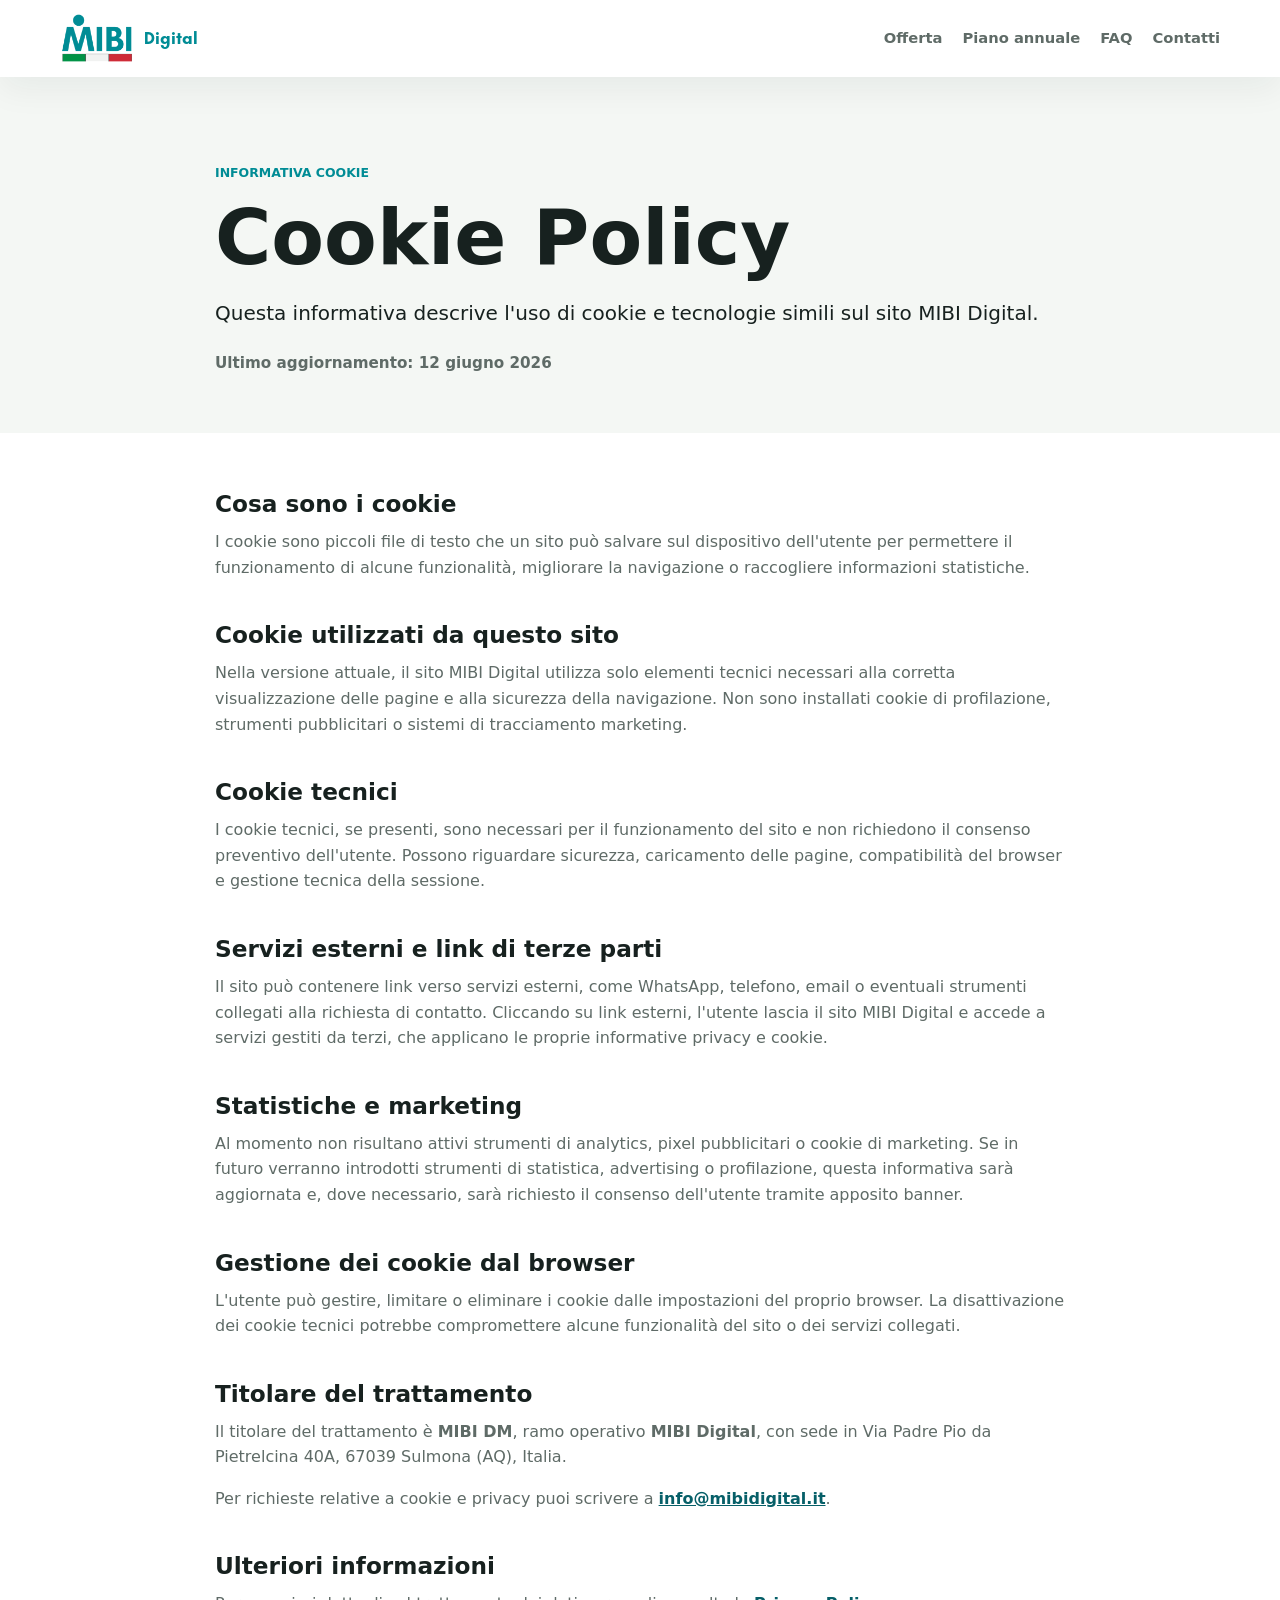
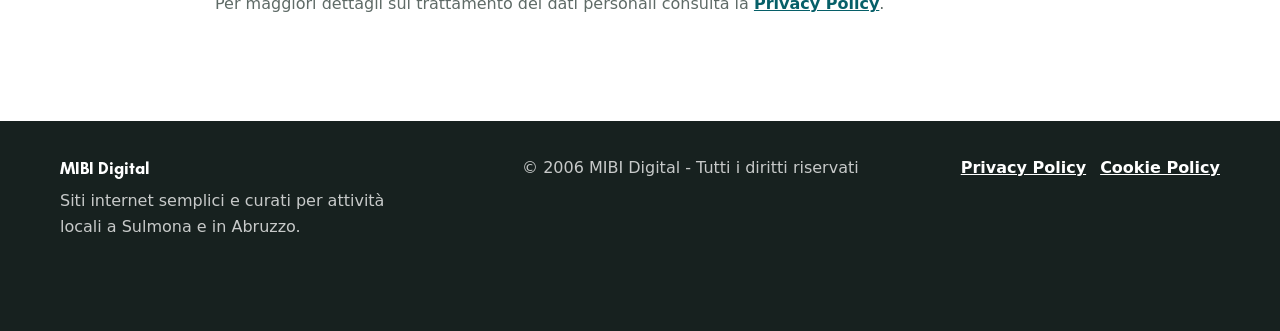
==== cookie-policy.html @ d188ff08 "Initial MIBI Digital landing" ====
<!doctype html>
<html lang="it">
<head>
  <meta charset="utf-8">
  <meta name="viewport" content="width=device-width, initial-scale=1">
  <title>Cookie Policy | MIBI Digital</title>
  <meta name="description" content="Cookie Policy di MIBI Digital: informazioni sui cookie tecnici e sulle tecnologie utilizzate dal sito mibidigital.it.">
  <link rel="icon" href="assets/img/favicon.ico" sizes="any">
  <link rel="icon" href="assets/img/favicon.png" type="image/png">
  <link rel="apple-touch-icon" href="assets/img/favicon.png">
  <link rel="stylesheet" href="assets/css/siti-locali.css">
  <script defer src="assets/js/siti-locali.js"></script>
</head>
<body>
  <header class="site-header" data-header>
    <a class="brand" href="index.html" aria-label="MIBI Digital">
      <img class="brand-logo" src="assets/img/mibi-digital-logo-navbar.png" alt="MIBI">
      <span class="brand-suffix">Digital</span>
    </a>

    <button class="menu-toggle hamburger" type="button" aria-label="Apri menu" aria-expanded="false" aria-controls="primary-nav" data-menu-toggle>
      <svg viewBox="0 0 32 32" aria-hidden="true" focusable="false">
        <path class="line line-top-bottom" d="M27 10H13C10.8 10 9 8.2 9 6S10.8 2 13 2 17 3.8 17 6V26C17 28.2 15.2 30 13 30S9 28.2 9 26 10.8 22 13 22H27"></path>
        <path class="line" d="M7 16H27"></path>
      </svg>
    </button>

    <nav class="primary-nav" id="primary-nav" data-nav>
      <span class="nav-indicator" aria-hidden="true" data-nav-indicator></span>
      <a href="index.html#offerta">Offerta</a>
      <a href="index.html#piano">Piano annuale</a>
      <a href="index.html#faq">FAQ</a>
      <a href="index.html#contatti">Contatti</a>
    </nav>
  </header>

  <main>
    <section class="legal-hero section">
      <div class="container narrow">
        <p class="eyebrow">Informativa cookie</p>
        <h1>Cookie Policy</h1>
        <p class="lead">Questa informativa descrive l'uso di cookie e tecnologie simili sul sito MIBI Digital.</p>
        <p class="legal-updated">Ultimo aggiornamento: 12 giugno 2026</p>
      </div>
    </section>

    <section class="section legal-section">
      <div class="container narrow legal-content">
        <h2>Cosa sono i cookie</h2>
        <p>I cookie sono piccoli file di testo che un sito può salvare sul dispositivo dell'utente per permettere il funzionamento di alcune funzionalità, migliorare la navigazione o raccogliere informazioni statistiche.</p>

        <h2>Cookie utilizzati da questo sito</h2>
        <p>Nella versione attuale, il sito MIBI Digital utilizza solo elementi tecnici necessari alla corretta visualizzazione delle pagine e alla sicurezza della navigazione. Non sono installati cookie di profilazione, strumenti pubblicitari o sistemi di tracciamento marketing.</p>

        <h2>Cookie tecnici</h2>
        <p>I cookie tecnici, se presenti, sono necessari per il funzionamento del sito e non richiedono il consenso preventivo dell'utente. Possono riguardare sicurezza, caricamento delle pagine, compatibilità del browser e gestione tecnica della sessione.</p>

        <h2>Servizi esterni e link di terze parti</h2>
        <p>Il sito può contenere link verso servizi esterni, come WhatsApp, telefono, email o eventuali strumenti collegati alla richiesta di contatto. Cliccando su link esterni, l'utente lascia il sito MIBI Digital e accede a servizi gestiti da terzi, che applicano le proprie informative privacy e cookie.</p>

        <h2>Statistiche e marketing</h2>
        <p>Al momento non risultano attivi strumenti di analytics, pixel pubblicitari o cookie di marketing. Se in futuro verranno introdotti strumenti di statistica, advertising o profilazione, questa informativa sarà aggiornata e, dove necessario, sarà richiesto il consenso dell'utente tramite apposito banner.</p>

        <h2>Gestione dei cookie dal browser</h2>
        <p>L'utente può gestire, limitare o eliminare i cookie dalle impostazioni del proprio browser. La disattivazione dei cookie tecnici potrebbe compromettere alcune funzionalità del sito o dei servizi collegati.</p>

        <h2>Titolare del trattamento</h2>
        <p>Il titolare del trattamento è <strong>MIBI DM</strong>, ramo operativo <strong>MIBI Digital</strong>, con sede in Via Padre Pio da Pietrelcina 40A, 67039 Sulmona (AQ), Italia.</p>
        <p>Per richieste relative a cookie e privacy puoi scrivere a <a href="mailto:info@mibidigital.it">info@mibidigital.it</a>.</p>

        <h2>Ulteriori informazioni</h2>
        <p>Per maggiori dettagli sul trattamento dei dati personali consulta la <a href="privacy-policy.html">Privacy Policy</a>.</p>
      </div>
    </section>
  </main>

  <footer class="site-footer">
    <div class="container footer-inner">
      <div class="footer-brand">
        <strong>MIBI Digital</strong>
        <p>Siti internet semplici e curati per attività locali a Sulmona e in Abruzzo.</p>
      </div>
      <p>&copy; 2006 MIBI Digital - Tutti i diritti riservati</p>
      <div class="footer-links">
        <a href="privacy-policy.html">Privacy Policy</a>
        <a href="cookie-policy.html">Cookie Policy</a>
      </div>
    </div>
  </footer>
</body>
</html>
---- assets/css/siti-locali.css ----
@font-face {
  font-family: "Glacial Indifference";
  src: url("../fonts/glacial-indifference/GlacialIndifference-Bold.otf") format("opentype");
  font-weight: 700;
  font-style: normal;
  font-display: swap;
}

:root {
  --ink: #17211f;
  --muted: #5f6b67;
  --line: #dfe7e2;
  --paper: #ffffff;
  --soft: #f4f7f4;
  --teal: #008c95;
  --teal-dark: #065f68;
  --mint: #d9f5f4;
  --coral: #d96846;
  --gold: #c49035;
  --shadow: 0 24px 70px rgba(23, 33, 31, 0.12);
  --radius: 8px;
  --container: 1160px;
  --header-offset: 76px;
  --header-current-height: 76px;
}

* {
  box-sizing: border-box;
}

html {
  scroll-behavior: smooth;
  scroll-padding-top: var(--header-offset);
}

body {
  margin: 0;
  background: var(--paper);
  color: var(--ink);
  font-family: Inter, ui-sans-serif, system-ui, -apple-system, BlinkMacSystemFont, "Segoe UI", sans-serif;
  line-height: 1.6;
}

body.nav-open {
  overflow: hidden;
}

img {
  display: block;
  max-width: 100%;
}

a {
  color: inherit;
}

button,
input,
select,
textarea {
  font: inherit;
}

.container {
  width: min(100% - 40px, var(--container));
  margin: 0 auto;
}

.narrow {
  width: min(100% - 40px, 850px);
}

.section {
  padding: 88px 0;
}

.section-muted {
  background: var(--soft);
}

.site-header {
  position: sticky;
  top: 0;
  z-index: 20;
  display: flex;
  align-items: center;
  justify-content: space-between;
  gap: 24px;
  min-height: 76px;
  padding: 14px max(20px, calc((100vw - var(--container)) / 2));
  background: rgba(255, 255, 255, var(--header-bg-alpha, 0.78));
  border-bottom: 1px solid rgba(255, 255, 255, var(--header-border-alpha, 0.46));
  box-shadow: 0 12px 34px rgba(23, 33, 31, var(--header-shadow-alpha, 0.06));
  backdrop-filter: blur(var(--header-blur, 22px)) saturate(var(--header-saturate, 150%));
  -webkit-backdrop-filter: blur(var(--header-blur, 22px)) saturate(var(--header-saturate, 150%));
  transition: background 180ms ease, border-color 180ms ease, box-shadow 180ms ease, backdrop-filter 180ms ease;
}

.landing-page .site-header {
  position: fixed;
  right: 0;
  left: 0;
}

.brand {
  display: inline-flex;
  align-items: center;
  gap: 10px;
  text-decoration: none;
}

.brand-mark {
  display: grid;
  align-items: center;
}

.brand-logo {
  grid-area: 1 / 1;
  width: auto;
  height: 48px;
  transition: opacity 180ms ease;
}

.brand-logo-default {
  opacity: var(--default-logo-opacity, 1);
}

.brand-logo-hero {
  opacity: var(--hero-logo-opacity, 0);
}

.brand-suffix {
  color: var(--brand-suffix-color, var(--teal));
  font-family: "Glacial Indifference", Inter, ui-sans-serif, system-ui, sans-serif;
  font-size: 1.08rem;
  font-weight: 700;
  line-height: 1;
  transform: translateY(1px);
  transition: color 180ms ease;
}

.primary-nav {
  position: relative;
  display: flex;
  align-items: center;
  gap: 20px;
  color: var(--nav-link-color, var(--muted));
  font-size: 0.92rem;
  font-weight: 700;
  transition: color 180ms ease;
}

.primary-nav a {
  position: relative;
  z-index: 1;
  padding: 8px 0;
  text-decoration: none;
  transition: color 180ms ease;
}

.primary-nav a:hover,
.primary-nav a.is-active {
  color: var(--nav-link-active-color, var(--teal));
}

.nav-indicator {
  position: absolute;
  left: 0;
  bottom: 0;
  z-index: 0;
  width: var(--nav-indicator-width, 0);
  height: 3px;
  border-radius: 999px;
  background: linear-gradient(90deg, var(--teal), #38d4df);
  opacity: var(--nav-indicator-opacity, 0);
  transform: translateX(var(--nav-indicator-x, 0));
  transition: transform 420ms cubic-bezier(0.22, 1, 0.36, 1), width 420ms cubic-bezier(0.22, 1, 0.36, 1), opacity 180ms ease;
  box-shadow: 0 7px 18px rgba(0, 140, 149, 0.28);
  pointer-events: none;
}

.nav-cta {
  display: inline-flex;
  align-items: center;
  justify-content: center;
  min-height: 40px;
  padding: 10px 18px !important;
  border-radius: var(--radius);
  background: var(--nav-cta-bg, var(--teal));
  border: 1px solid var(--nav-cta-border, transparent);
  color: var(--paper) !important;
  line-height: 1.1;
  white-space: nowrap;
  transition: background 180ms ease, border-color 180ms ease, color 180ms ease;
}

.menu-toggle {
  display: none;
  width: 42px;
  height: 42px;
  border: 0;
  border-radius: 0;
  background: transparent;
  cursor: pointer;
  padding: 0;
}

.menu-toggle svg {
  display: block;
  width: 38px;
  height: 38px;
  transition: transform 600ms cubic-bezier(0.4, 0, 0.2, 1);
}

.line {
  fill: none;
  stroke: var(--menu-line-color, var(--teal));
  stroke-linecap: round;
  stroke-linejoin: round;
  stroke-width: 3px;
  transition: stroke 220ms ease, stroke-dasharray 600ms cubic-bezier(0.4, 0, 0.2, 1), stroke-dashoffset 600ms cubic-bezier(0.4, 0, 0.2, 1);
}

.line-top-bottom {
  stroke-dasharray: 12 63;
}

body.nav-open .menu-toggle svg {
  transform: rotate(-45deg);
}

body.nav-open .menu-toggle .line {
  stroke: var(--teal-dark);
}

body.nav-open .site-header {
  background: rgba(255, 255, 255, 0.96);
  border-bottom-color: var(--line);
  box-shadow: 0 22px 44px rgba(23, 33, 31, 0.12);
  backdrop-filter: blur(22px) saturate(150%);
  -webkit-backdrop-filter: blur(22px) saturate(150%);
}

body.nav-open .brand-logo-default {
  opacity: 1;
}

body.nav-open .brand-logo-hero {
  opacity: 0;
}

body.nav-open .brand-suffix {
  color: var(--teal);
}

body.nav-open .primary-nav {
  color: var(--muted);
}

body.nav-open .menu-toggle .line-top-bottom {
  stroke-dasharray: 20 300;
  stroke-dashoffset: -32.42;
}

.hero {
  position: relative;
  overflow: hidden;
  min-height: 100svh;
  padding: calc(76px + clamp(18px, 4vw, 44px)) 0 clamp(24px, 5vw, 58px);
  background: #16211f;
}

.hero::after {
  position: absolute;
  inset: 0;
  z-index: 1;
  background:
    linear-gradient(90deg, rgba(14, 24, 22, 0.82) 0%, rgba(14, 24, 22, 0.58) 40%, rgba(14, 24, 22, 0.18) 78%),
    linear-gradient(180deg, rgba(14, 24, 22, 0.2) 0%, rgba(14, 24, 22, 0.62) 100%);
  content: "";
  pointer-events: none;
}

.hero-grid,
.split,
.pricing-layout,
.contact-grid {
  display: grid;
  grid-template-columns: minmax(0, 1fr) minmax(320px, 0.92fr);
  gap: 56px;
  align-items: center;
}

.hero-grid {
  position: relative;
  z-index: 2;
  min-height: calc(100svh - 76px - clamp(18px, 4vw, 44px) - clamp(24px, 5vw, 58px));
}

.hero-copy {
  padding: clamp(22px, 3vw, 32px);
  border: 1px solid rgba(255, 255, 255, 0.2);
  border-radius: var(--radius);
  background: rgba(255, 255, 255, 0.1);
  box-shadow: 0 24px 70px rgba(0, 0, 0, 0.22);
  backdrop-filter: blur(14px);
  max-width: 610px;
}

.hero-copy h1,
.hero-copy .lead,
.hero-copy p {
  color: var(--paper);
}

.hero-copy p {
  color: rgba(255, 255, 255, 0.82);
}

.hero-copy .eyebrow {
  color: #9eeaf0;
}

.eyebrow {
  margin: 0 0 12px;
  color: var(--teal);
  font-size: 0.78rem;
  font-weight: 800;
  letter-spacing: 0;
  text-transform: uppercase;
}

h1,
h2,
h3,
p {
  margin-top: 0;
}

h1,
h2,
h3 {
  line-height: 1.12;
  letter-spacing: 0;
}

h1 {
  max-width: 680px;
  margin-bottom: 22px;
  font-size: clamp(2.45rem, 6vw, 4.8rem);
}

.hero h1 {
  margin-bottom: 18px;
  font-size: clamp(2.25rem, 4.7vw, 4.15rem);
}

h2 {
  margin-bottom: 18px;
  font-size: clamp(2rem, 3.6vw, 3.25rem);
}

h3 {
  margin-bottom: 10px;
  font-size: 1.12rem;
}

p {
  color: var(--muted);
}

.lead {
  color: var(--ink);
  font-size: 1.25rem;
}

.hero .lead {
  font-size: clamp(1.05rem, 1.45vw, 1.18rem);
}

.hero-actions,
.contact-actions {
  display: flex;
  flex-wrap: wrap;
  gap: 12px;
  margin: 24px 0 10px;
}

.button {
  display: inline-flex;
  align-items: center;
  justify-content: center;
  min-height: 48px;
  padding: 13px 20px;
  border: 1px solid transparent;
  border-radius: var(--radius);
  font-weight: 800;
  line-height: 1.2;
  text-align: center;
  text-decoration: none;
  cursor: pointer;
  transition: transform 180ms ease, box-shadow 180ms ease, background 180ms ease;
}

.button:hover {
  transform: translateY(-1px);
}

.button:focus-visible,
a:focus-visible,
summary:focus-visible,
input:focus-visible,
select:focus-visible,
textarea:focus-visible {
  outline: 3px solid rgba(0, 140, 149, 0.28);
  outline-offset: 3px;
}

.button-primary {
  background: var(--teal);
  color: var(--paper);
  box-shadow: 0 14px 30px rgba(0, 140, 149, 0.22);
}

.button-primary:hover {
  background: var(--teal-dark);
}

.button-secondary {
  border-color: var(--line);
  background: var(--paper);
  color: var(--ink);
}

.microcopy {
  margin-bottom: 18px;
  font-size: 0.95rem;
}

.trust-row {
  display: flex;
  flex-wrap: wrap;
  gap: 10px;
}

.trust-row span {
  padding: 8px 12px;
  border: 1px solid rgba(255, 255, 255, 0.24);
  border-radius: var(--radius);
  background: rgba(255, 255, 255, 0.13);
  color: var(--paper);
  font-size: 0.9rem;
  font-weight: 800;
}

.hero-visual {
  position: absolute;
  inset: 0;
  z-index: 0;
}

.hero-visual img {
  width: 100%;
  height: 100%;
  object-fit: cover;
  object-position: center top;
}

.hero-side-notes {
  position: relative;
  min-height: min(420px, 48vh);
}

.floating-card {
  position: absolute;
  width: min(260px, 72%);
  padding: 14px;
  border: 1px solid rgba(223, 231, 226, 0.9);
  border-radius: var(--radius);
  background: rgba(255, 255, 255, 0.9);
  box-shadow: 0 16px 42px rgba(0, 0, 0, 0.18);
}

.floating-card strong,
.floating-card span {
  display: block;
}

.floating-card span {
  color: var(--muted);
  font-size: 0.9rem;
}

.floating-card-top {
  top: 16%;
  right: 10%;
  left: auto;
}

.floating-card-bottom {
  right: 0;
  bottom: 18%;
}

.section-heading {
  max-width: 760px;
  margin: 0 auto 40px;
  text-align: center;
}

.section-heading.align-left {
  margin-left: 0;
  text-align: left;
}

.split {
  grid-template-columns: minmax(0, 0.96fr) minmax(300px, 0.76fr);
}

.split.reverse {
  grid-template-columns: minmax(300px, 0.86fr) minmax(0, 1fr);
}

.check-list {
  display: grid;
  gap: 12px;
  margin: 0;
  padding: 0;
  list-style: none;
}

.check-list li {
  position: relative;
  padding-left: 30px;
  color: var(--muted);
}

.check-list li::before {
  position: absolute;
  left: 0;
  top: 0.2em;
  display: grid;
  place-items: center;
  width: 20px;
  height: 20px;
  border-radius: 50%;
  background: var(--mint);
  color: var(--teal-dark);
  content: "✓";
  font-size: 0.78rem;
  font-weight: 900;
}

.problem-list {
  padding: 24px;
  border: 1px solid var(--line);
  border-radius: var(--radius);
  background: var(--paper);
}

.feature-grid,
.category-grid,
.steps {
  display: grid;
  gap: 18px;
}

.feature-grid {
  grid-template-columns: repeat(4, minmax(0, 1fr));
}

.feature-card,
.price-card,
.mini-report,
.steps article,
.contact-form,
.business-card {
  border: 1px solid var(--line);
  border-radius: var(--radius);
  background: var(--paper);
}

.feature-card {
  padding: 22px;
}

.card-icon {
  display: inline-block;
  margin-bottom: 18px;
  color: var(--coral);
  font-size: 0.82rem;
  font-weight: 900;
}

.price-band {
  background: #16211f;
  color: var(--paper);
}

.price-band p {
  color: rgba(255, 255, 255, 0.78);
}

.pricing-layout {
  grid-template-columns: minmax(0, 0.82fr) minmax(320px, 0.72fr);
}

.price-card {
  padding: 28px;
}

.price-card.featured {
  border-color: rgba(217, 242, 232, 0.38);
  background: var(--paper);
  color: var(--ink);
  box-shadow: var(--shadow);
}

.price-card.accent {
  border-top: 4px solid var(--gold);
}

.price-card.local-service {
  border-top: 4px solid var(--teal);
}

.price-card-head {
  display: flex;
  align-items: flex-start;
  justify-content: space-between;
  gap: 18px;
  margin-bottom: 22px;
}

.price-card-head span {
  color: var(--teal);
  font-size: 0.9rem;
  font-weight: 900;
  text-transform: uppercase;
}

.price-card-head strong {
  max-width: 190px;
  font-size: 1.75rem;
  line-height: 1.05;
  text-align: right;
}

.note {
  margin: 20px 0 0;
  padding-top: 18px;
  border-top: 1px solid var(--line);
  font-size: 0.92rem;
}

.service-pair {
  display: grid;
  grid-template-columns: repeat(3, minmax(0, 1fr));
  gap: 22px;
  align-items: start;
}

.service-pair .section-heading {
  grid-column: 1 / -1;
}

.callout {
  padding: 34px;
  border-radius: var(--radius);
  background: var(--ink);
}

.callout h2,
.callout p {
  color: var(--paper);
}

.callout p {
  color: rgba(255, 255, 255, 0.76);
}

.mini-report {
  position: relative;
  padding: 30px;
  box-shadow: var(--shadow);
}

.mini-report ul {
  display: grid;
  gap: 10px;
  margin: 18px 0 0;
  padding-left: 20px;
  color: var(--muted);
}

.report-dot {
  display: block;
  width: 54px;
  height: 8px;
  margin-bottom: 24px;
  border-radius: 999px;
  background: linear-gradient(90deg, var(--teal), var(--coral), var(--gold));
}

.category-grid {
  grid-template-columns: repeat(4, minmax(0, 1fr));
}

.category-grid span {
  min-height: 74px;
  display: flex;
  align-items: center;
  padding: 18px;
  border: 1px solid var(--line);
  border-radius: var(--radius);
  background: var(--paper);
  font-weight: 800;
}

.steps {
  grid-template-columns: repeat(5, minmax(0, 1fr));
}

.steps article {
  padding: 20px;
}

.steps span {
  display: grid;
  place-items: center;
  width: 36px;
  height: 36px;
  margin-bottom: 18px;
  border-radius: 50%;
  background: var(--teal);
  color: var(--paper);
  font-weight: 900;
}

.faq-list {
  display: grid;
  gap: 12px;
}

details {
  border: 1px solid var(--line);
  border-radius: var(--radius);
  background: var(--paper);
}

summary {
  position: relative;
  padding: 18px 48px 18px 18px;
  font-weight: 900;
  cursor: pointer;
}

summary::after {
  position: absolute;
  right: 18px;
  top: 50%;
  color: var(--teal);
  content: "+";
  font-size: 1.4rem;
  line-height: 1;
  transform: translateY(-50%);
}

details[open] summary::after {
  content: "−";
}

details p {
  margin: 0;
  padding: 0 18px 20px;
}

.contact-section {
  background:
    linear-gradient(120deg, rgba(217, 242, 232, 0.78), rgba(255, 255, 255, 0) 45%),
    var(--paper);
}

.contact-grid {
  align-items: start;
}

.business-card {
  display: grid;
  gap: 6px;
  margin-top: 26px;
  padding: 22px;
  font-style: normal;
}

.business-card a {
  color: var(--teal-dark);
  font-weight: 800;
  text-decoration: none;
}

.contact-form {
  display: grid;
  gap: 16px;
  padding: 28px;
  box-shadow: var(--shadow);
}

.form-two {
  display: grid;
  grid-template-columns: repeat(2, minmax(0, 1fr));
  gap: 14px;
}

.form-row {
  display: grid;
  gap: 7px;
}

label {
  color: var(--ink);
  font-size: 0.9rem;
  font-weight: 800;
}

input,
select,
textarea {
  width: 100%;
  border: 1px solid #cfd9d3;
  border-radius: var(--radius);
  background: #fbfdfc;
  color: var(--ink);
}

input,
select {
  min-height: 46px;
  padding: 10px 12px;
}

textarea {
  resize: vertical;
  padding: 12px;
}

.privacy-check {
  display: flex;
  gap: 10px;
  align-items: flex-start;
  color: var(--muted);
  font-weight: 600;
}

.privacy-check input {
  width: 18px;
  min-width: 18px;
  height: 18px;
  min-height: 18px;
  margin-top: 3px;
}

.privacy-links {
  display: flex;
  gap: 16px;
  margin: 0;
  font-size: 0.9rem;
}

.privacy-links a,
.site-footer a {
  color: var(--teal-dark);
  font-weight: 800;
}

.form-submit {
  width: 100%;
}

.site-footer {
  padding: 34px 0 92px;
  background: var(--ink);
  color: var(--paper);
}

.footer-inner {
  display: flex;
  align-items: flex-start;
  justify-content: space-between;
  gap: 24px;
}

.footer-inner p {
  margin: 0;
  color: rgba(255, 255, 255, 0.76);
}

.footer-brand {
  max-width: 360px;
}

.footer-brand strong {
  display: block;
  margin-bottom: 6px;
  color: var(--paper);
  font-family: "Glacial Indifference", Inter, ui-sans-serif, system-ui, sans-serif;
  font-size: 1.05rem;
}

.footer-links {
  display: flex;
  gap: 14px;
}

.site-footer a {
  color: var(--paper);
}

.legal-hero {
  padding: 86px 0 58px;
  background: var(--soft);
}

.legal-hero h1 {
  margin-bottom: 16px;
}

.legal-updated {
  margin: 22px 0 0;
  color: var(--muted);
  font-size: 0.95rem;
  font-weight: 700;
}

.legal-section {
  padding-top: 58px;
}

.legal-content {
  color: var(--muted);
}

.legal-content h2 {
  margin: 42px 0 12px;
  color: var(--ink);
  font-size: 1.45rem;
}

.legal-content h2:first-child {
  margin-top: 0;
}

.legal-content p,
.legal-content li {
  font-size: 1rem;
}

.legal-content ul {
  margin: 14px 0 0;
  padding-left: 20px;
}

.legal-content a {
  color: var(--teal-dark);
  font-weight: 800;
}

.mobile-sticky-cta {
  position: fixed;
  right: 16px;
  bottom: 16px;
  z-index: 25;
  display: none;
  min-height: 50px;
  align-items: center;
  justify-content: center;
  padding: 12px 18px;
  border-radius: var(--radius);
  background: var(--teal);
  color: var(--paper);
  font-weight: 900;
  text-decoration: none;
  box-shadow: 0 18px 38px rgba(0, 140, 149, 0.32);
  opacity: 0;
  pointer-events: none;
  transform: translateY(14px);
  transition: opacity 180ms ease, transform 180ms ease;
}

body.show-mobile-cta .mobile-sticky-cta {
  opacity: 1;
  pointer-events: auto;
  transform: translateY(0);
}

@media (max-width: 1040px) {
  .primary-nav {
    gap: 12px;
    font-size: 0.84rem;
  }

  .feature-grid,
  .category-grid {
    grid-template-columns: repeat(2, minmax(0, 1fr));
  }

  .steps {
    grid-template-columns: repeat(3, minmax(0, 1fr));
  }

  .service-pair {
    grid-template-columns: repeat(2, minmax(0, 1fr));
  }

}

@media (max-width: 820px) {
  :root {
    --header-offset: 68px;
  }

  .site-header {
    min-height: 68px;
  }

  .menu-toggle {
    display: block;
  }

  .primary-nav {
    position: fixed;
    inset: var(--header-current-height) 0 auto 0;
    display: none;
    flex-direction: column;
    align-items: stretch;
    gap: 0;
    padding: 18px 20px 24px;
    background: var(--paper);
    border-bottom: 1px solid var(--line);
    box-shadow: 0 22px 44px rgba(23, 33, 31, 0.12);
  }

  body.nav-open .primary-nav {
    display: flex;
  }

  .primary-nav a {
    padding: 12px 0;
  }

  .primary-nav a.is-active {
    color: var(--teal-dark);
  }

  .nav-indicator {
    display: none;
  }

  .nav-cta {
    display: none;
  }

  .hero-grid,
  .split,
  .split.reverse,
  .pricing-layout,
  .contact-grid {
    grid-template-columns: 1fr;
  }

  .section {
    padding: 66px 0;
  }

  .hero {
    min-height: 100svh;
    padding: calc(68px + 24px) 0 58px;
  }

  .hero-grid {
    min-height: auto;
  }

  .hero-copy {
    max-width: none;
  }

  .hero-visual {
    opacity: 0.95;
  }

  .hero-visual img {
    object-fit: cover;
  }

  .hero-side-notes {
    display: none;
  }

  .service-pair,
  .steps {
    grid-template-columns: 1fr;
  }

  .price-card-head {
    display: block;
  }

  .price-card-head strong {
    display: block;
    max-width: none;
    margin-top: 8px;
    text-align: left;
  }

  .mobile-sticky-cta {
    display: flex;
    left: 16px;
  }
}

@media (max-width: 560px) {
  .container,
  .narrow {
    width: min(100% - 28px, var(--container));
  }

  h1 {
    font-size: 2.35rem;
  }

  .hero h1 {
    font-size: clamp(2rem, 12vw, 2.7rem);
  }

  .hero-copy {
    padding: 20px;
  }

  .hero .lead {
    font-size: 1rem;
  }

  .hero-actions,
  .contact-actions {
    margin-top: 18px;
  }

  h2 {
    font-size: 1.85rem;
  }

  .lead {
    font-size: 1.08rem;
  }

  .hero-actions,
  .contact-actions {
    display: grid;
  }

  .button {
    width: 100%;
  }

  .feature-grid,
  .category-grid,
  .form-two {
    grid-template-columns: 1fr;
  }

  .price-card,
  .contact-form,
  .callout {
    padding: 22px;
  }

  .footer-inner {
    flex-direction: column;
  }
}
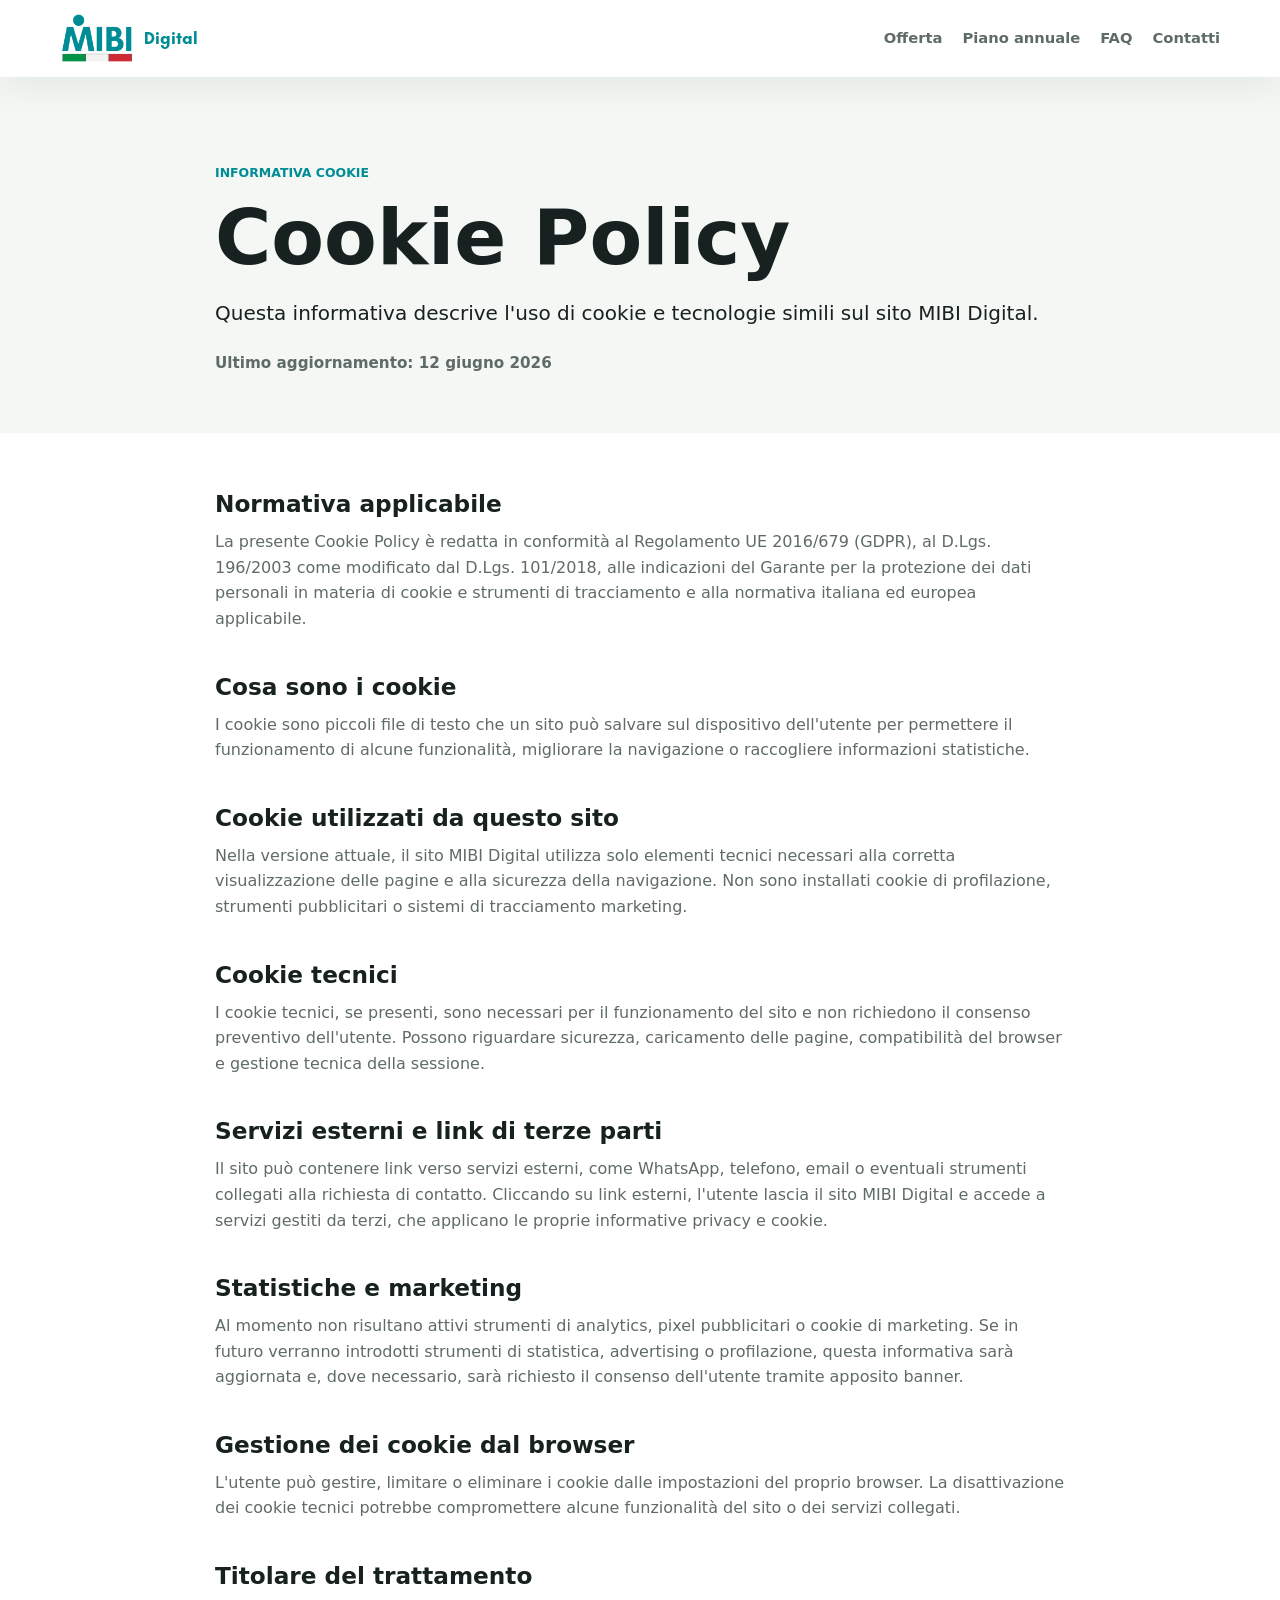
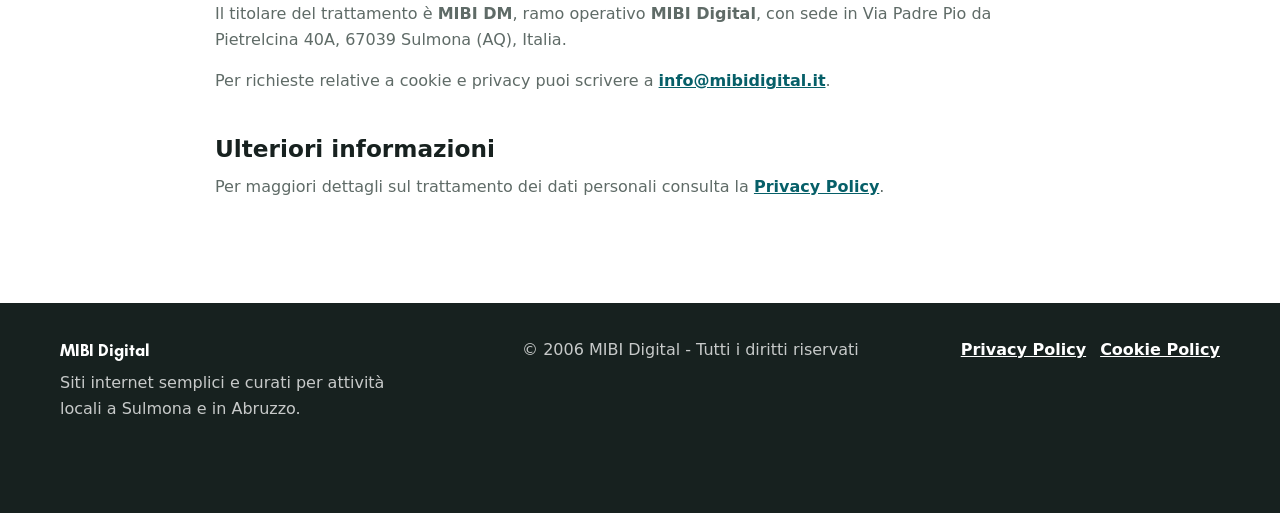
==== commit 47020321: "Clarify cookie policy legal basis" ====
--- a/cookie-policy.html
+++ b/cookie-policy.html
@@ -46,6 +46,9 @@
 
     <section class="section legal-section">
       <div class="container narrow legal-content">
+        <h2>Normativa applicabile</h2>
+        <p>La presente Cookie Policy è redatta in conformità al Regolamento UE 2016/679 (GDPR), al D.Lgs. 196/2003 come modificato dal D.Lgs. 101/2018, alle indicazioni del Garante per la protezione dei dati personali in materia di cookie e strumenti di tracciamento e alla normativa italiana ed europea applicabile.</p>
+
         <h2>Cosa sono i cookie</h2>
         <p>I cookie sono piccoli file di testo che un sito può salvare sul dispositivo dell'utente per permettere il funzionamento di alcune funzionalità, migliorare la navigazione o raccogliere informazioni statistiche.</p>
 
